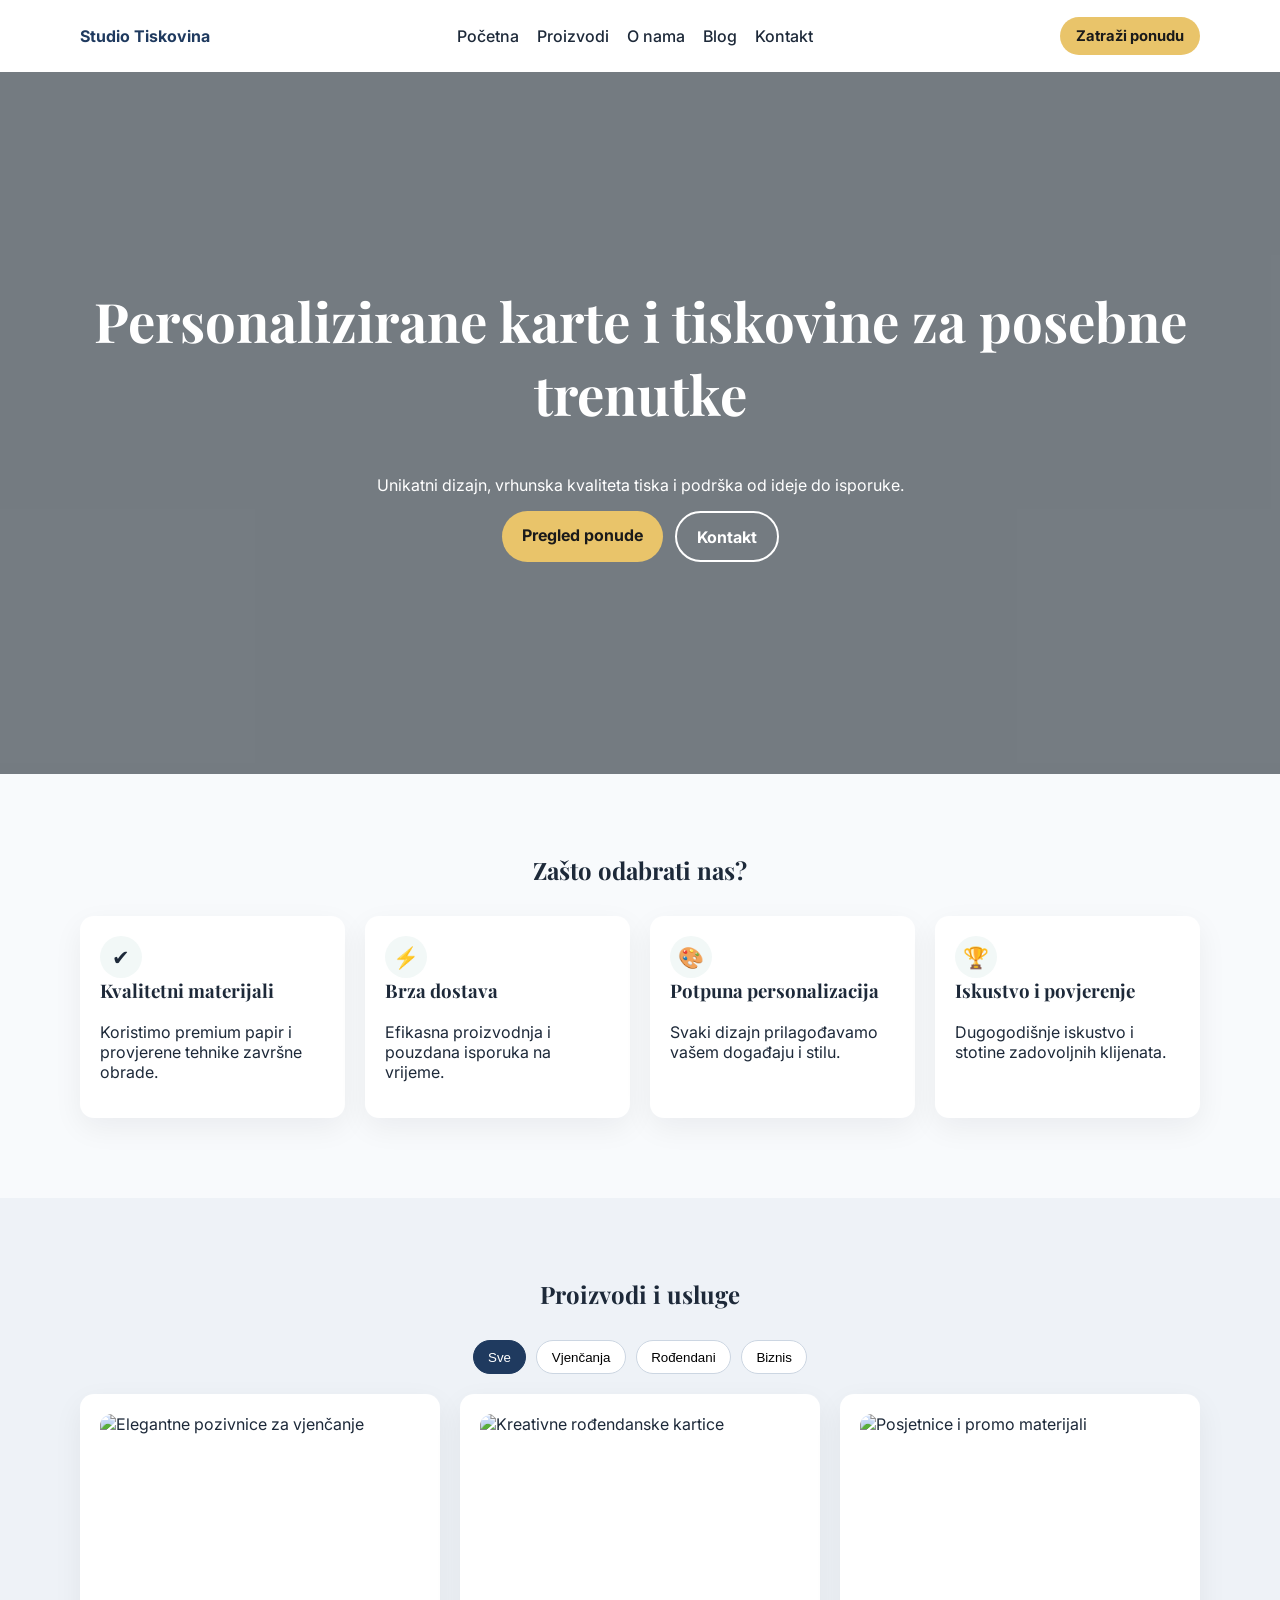
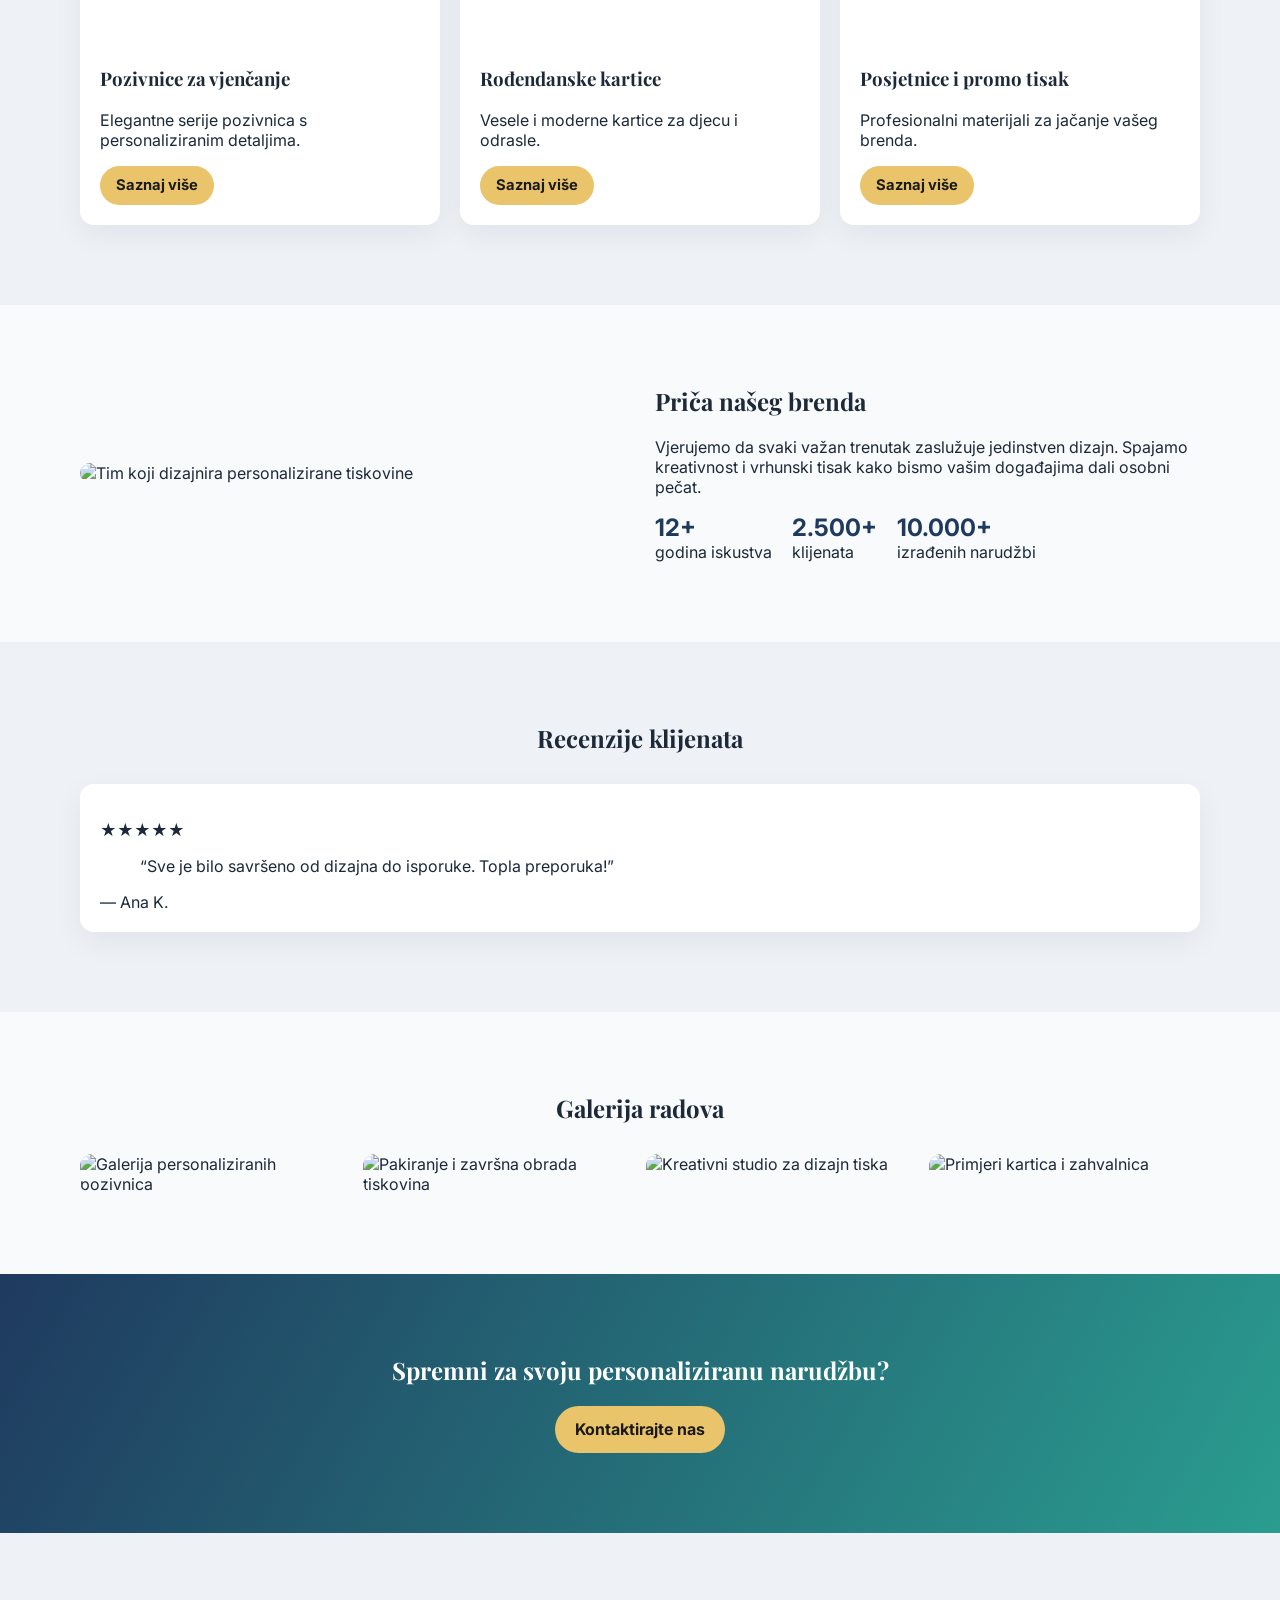
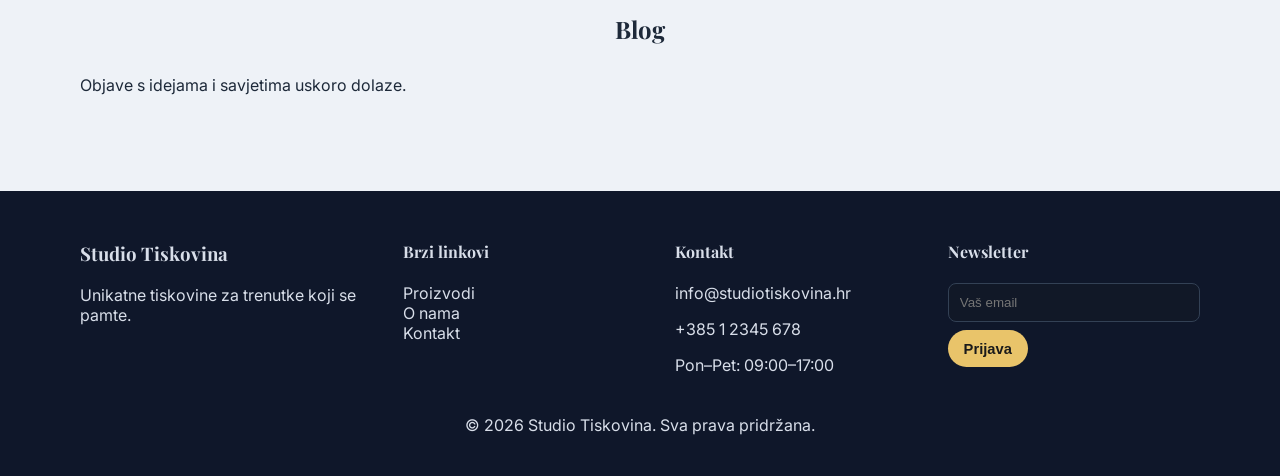
==== index.html @ bf76b685 "Create professional Croatian landing page template" ====
<!DOCTYPE html>
<html lang="hr">
<head>
  <meta charset="UTF-8" />
  <meta name="viewport" content="width=device-width, initial-scale=1.0" />
  <meta name="description" content="Personalizirane karte i tiskovine za posebne trenutke. Unikatni dizajn, vrhunski tisak i brza dostava." />
  <title>Studio Tiskovina | Personalizirane karte i tiskovine</title>
  <link rel="icon" type="image/svg+xml" href="assets/favicon.svg" />
  <link rel="preconnect" href="https://fonts.googleapis.com" />
  <link rel="preconnect" href="https://fonts.gstatic.com" crossorigin />
  <link href="https://fonts.googleapis.com/css2?family=Playfair+Display:wght@600;700&family=Inter:wght@400;500;600;700&display=swap" rel="stylesheet" />
  <link rel="stylesheet" href="css/style.css" />
</head>
<body>
  <div class="loader" id="loader" aria-hidden="true">
    <div class="loader__spinner"></div>
  </div>

  <header class="header" id="header">
    <div class="container header__inner">
      <a href="#pocetna" class="logo" aria-label="Studio Tiskovina početna">Studio Tiskovina</a>
      <button class="menu-toggle" id="menuToggle" aria-label="Otvori navigaciju" aria-expanded="false">☰</button>
      <nav class="nav" id="nav">
        <a href="#pocetna">Početna</a>
        <a href="#ponuda">Proizvodi</a>
        <a href="#onama">O nama</a>
        <a href="#blog">Blog</a>
        <a href="#kontakt">Kontakt</a>
      </nav>
      <a href="#kontakt" class="btn btn--small">Zatraži ponudu</a>
    </div>
  </header>

  <main>
    <section class="hero" id="pocetna">
      <div class="hero__overlay"></div>
      <div class="container hero__content reveal">
        <h1>Personalizirane karte i tiskovine za posebne trenutke</h1>
        <p>Unikatni dizajn, vrhunska kvaliteta tiska i podrška od ideje do isporuke.</p>
        <div class="hero__actions">
          <a href="#ponuda" class="btn">Pregled ponude</a>
          <a href="#kontakt" class="btn btn--outline">Kontakt</a>
        </div>
      </div>
    </section>

    <section class="section" id="prednosti">
      <div class="container">
        <h2 class="section__title reveal">Zašto odabrati nas?</h2>
        <div class="grid grid--4">
          <article class="card reveal">
            <span class="icon" aria-hidden="true">✔</span>
            <h3>Kvalitetni materijali</h3>
            <p>Koristimo premium papir i provjerene tehnike završne obrade.</p>
          </article>
          <article class="card reveal">
            <span class="icon" aria-hidden="true">⚡</span>
            <h3>Brza dostava</h3>
            <p>Efikasna proizvodnja i pouzdana isporuka na vrijeme.</p>
          </article>
          <article class="card reveal">
            <span class="icon" aria-hidden="true">🎨</span>
            <h3>Potpuna personalizacija</h3>
            <p>Svaki dizajn prilagođavamo vašem događaju i stilu.</p>
          </article>
          <article class="card reveal">
            <span class="icon" aria-hidden="true">🏆</span>
            <h3>Iskustvo i povjerenje</h3>
            <p>Dugogodišnje iskustvo i stotine zadovoljnih klijenata.</p>
          </article>
        </div>
      </div>
    </section>

    <section class="section section--alt" id="ponuda">
      <div class="container">
        <h2 class="section__title reveal">Proizvodi i usluge</h2>
        <div class="filters reveal">
          <button class="chip chip--active" data-filter="all">Sve</button>
          <button class="chip" data-filter="vjenčanja">Vjenčanja</button>
          <button class="chip" data-filter="rođendani">Rođendani</button>
          <button class="chip" data-filter="biznis">Biznis</button>
        </div>
        <div class="grid grid--3" id="productsGrid">
          <article class="product reveal" data-category="vjenčanja">
            <img loading="lazy" src="https://images.unsplash.com/photo-1529634893310-7f4f713a8f95?auto=format&fit=crop&w=900&q=80" alt="Elegantne pozivnice za vjenčanje" />
            <h3>Pozivnice za vjenčanje</h3>
            <p>Elegantne serije pozivnica s personaliziranim detaljima.</p>
            <a href="#kontakt" class="btn btn--small">Saznaj više</a>
          </article>
          <article class="product reveal" data-category="rođendani">
            <img loading="lazy" src="https://images.unsplash.com/photo-1464349153735-7db50ed83c84?auto=format&fit=crop&w=900&q=80" alt="Kreativne rođendanske kartice" />
            <h3>Rođendanske kartice</h3>
            <p>Vesele i moderne kartice za djecu i odrasle.</p>
            <a href="#kontakt" class="btn btn--small">Saznaj više</a>
          </article>
          <article class="product reveal" data-category="biznis">
            <img loading="lazy" src="https://images.unsplash.com/photo-1454165804606-c3d57bc86b40?auto=format&fit=crop&w=900&q=80" alt="Posjetnice i promo materijali" />
            <h3>Posjetnice i promo tisak</h3>
            <p>Profesionalni materijali za jačanje vašeg brenda.</p>
            <a href="#kontakt" class="btn btn--small">Saznaj više</a>
          </article>
        </div>
      </div>
    </section>

    <section class="section" id="onama">
      <div class="container about">
        <img class="about__image reveal" loading="lazy" src="https://images.unsplash.com/photo-1521572163474-6864f9cf17ab?auto=format&fit=crop&w=900&q=80" alt="Tim koji dizajnira personalizirane tiskovine" />
        <div class="about__content reveal">
          <h2>Priča našeg brenda</h2>
          <p>Vjerujemo da svaki važan trenutak zaslužuje jedinstven dizajn. Spajamo kreativnost i vrhunski tisak kako bismo vašim događajima dali osobni pečat.</p>
          <div class="counters">
            <div><strong>12+</strong><span>godina iskustva</span></div>
            <div><strong>2.500+</strong><span>klijenata</span></div>
            <div><strong>10.000+</strong><span>izrađenih narudžbi</span></div>
          </div>
        </div>
      </div>
    </section>

    <section class="section section--alt" id="recenzije">
      <div class="container">
        <h2 class="section__title reveal">Recenzije klijenata</h2>
        <div class="testimonials reveal" id="testimonials">
          <article class="testimonial testimonial--active">
            <p>★★★★★</p>
            <blockquote>“Sve je bilo savršeno od dizajna do isporuke. Topla preporuka!”</blockquote>
            <span>— Ana K.</span>
          </article>
          <article class="testimonial">
            <p>★★★★★</p>
            <blockquote>“Brzi, profesionalni i vrlo kreativni. Pozivnice su oduševile goste.”</blockquote>
            <span>— Marko P.</span>
          </article>
          <article class="testimonial">
            <p>★★★★★</p>
            <blockquote>“Odlična komunikacija i vrhunska kvaliteta papira. Ponovno naručujemo.”</blockquote>
            <span>— Petra M.</span>
          </article>
        </div>
      </div>
    </section>

    <section class="section" id="galerija">
      <div class="container">
        <h2 class="section__title reveal">Galerija radova</h2>
        <div class="gallery">
          <img class="reveal" loading="lazy" src="https://images.unsplash.com/photo-1455390582262-044cdead277a?auto=format&fit=crop&w=700&q=80" alt="Galerija personaliziranih pozivnica" />
          <img class="reveal" loading="lazy" src="https://images.unsplash.com/photo-1519750783826-e2420f4d687f?auto=format&fit=crop&w=700&q=80" alt="Pakiranje i završna obrada tiskovina" />
          <img class="reveal" loading="lazy" src="https://images.unsplash.com/photo-1555421689-3f034debb7a6?auto=format&fit=crop&w=700&q=80" alt="Kreativni studio za dizajn tiska" />
          <img class="reveal" loading="lazy" src="https://images.unsplash.com/photo-1452587925148-ce544e77e70d?auto=format&fit=crop&w=700&q=80" alt="Primjeri kartica i zahvalnica" />
        </div>
      </div>
    </section>

    <section class="section cta" id="kontakt">
      <div class="container reveal">
        <h2>Spremni za svoju personaliziranu narudžbu?</h2>
        <a href="mailto:info@studiotiskovina.hr" class="btn">Kontaktirajte nas</a>
      </div>
    </section>

    <section class="section section--alt" id="blog">
      <div class="container reveal">
        <h2 class="section__title">Blog</h2>
        <p class="blog-placeholder">Objave s idejama i savjetima uskoro dolaze.</p>
      </div>
    </section>
  </main>

  <footer class="footer">
    <div class="container footer__grid">
      <div>
        <h3>Studio Tiskovina</h3>
        <p>Unikatne tiskovine za trenutke koji se pamte.</p>
      </div>
      <div>
        <h4>Brzi linkovi</h4>
        <ul>
          <li><a href="#ponuda">Proizvodi</a></li>
          <li><a href="#onama">O nama</a></li>
          <li><a href="#kontakt">Kontakt</a></li>
        </ul>
      </div>
      <div>
        <h4>Kontakt</h4>
        <p>info@studiotiskovina.hr</p>
        <p>+385 1 2345 678</p>
        <p>Pon–Pet: 09:00–17:00</p>
      </div>
      <div>
        <h4>Newsletter</h4>
        <form>
          <label for="newsletter" class="sr-only">Email adresa</label>
          <input id="newsletter" type="email" placeholder="Vaš email" />
          <button type="submit" class="btn btn--small">Prijava</button>
        </form>
      </div>
    </div>
    <p class="footer__copy">© <span id="year"></span> Studio Tiskovina. Sva prava pridržana.</p>
  </footer>

  <script src="js/script.js"></script>
</body>
</html>
---- css/style.css ----
:root {
  --primary: #1f3a5f;
  --secondary: #e9c46a;
  --accent: #2a9d8f;
  --bg: #f8fafc;
  --text: #1d2939;
  --white: #ffffff;
}

* { box-sizing: border-box; }
html { scroll-behavior: smooth; }
body {
  margin: 0;
  font-family: "Inter", sans-serif;
  color: var(--text);
  background: var(--bg);
}

h1, h2, h3, h4 {
  font-family: "Playfair Display", serif;
  margin-top: 0;
}

img { max-width: 100%; display: block; border-radius: 12px; }

.container {
  width: min(1120px, 92%);
  margin: 0 auto;
}

.loader {
  position: fixed;
  inset: 0;
  display: grid;
  place-items: center;
  background: var(--white);
  z-index: 2000;
  transition: opacity .4s ease;
}
.loader--hidden { opacity: 0; pointer-events: none; }
.loader__spinner {
  width: 52px; height: 52px;
  border: 4px solid #dde;
  border-top-color: var(--accent);
  border-radius: 50%;
  animation: spin 1s linear infinite;
}
@keyframes spin { to { transform: rotate(360deg);} }

.header {
  position: sticky;
  top: 0;
  z-index: 1000;
  background: rgba(255, 255, 255, .95);
  backdrop-filter: blur(8px);
}
.header--shadow { box-shadow: 0 10px 25px rgba(18, 38, 63, .08); }
.header__inner {
  display: flex;
  align-items: center;
  justify-content: space-between;
  min-height: 72px;
  gap: 16px;
}
.logo {
  font-weight: 700;
  color: var(--primary);
  text-decoration: none;
}
.nav {
  display: flex;
  gap: 18px;
}
.nav a {
  color: var(--text);
  text-decoration: none;
  font-weight: 500;
}
.menu-toggle { display: none; }

.hero {
  min-height: 78vh;
  display: grid;
  place-items: center;
  background: url("https://images.unsplash.com/photo-1456324504439-367cee3b3c32?auto=format&fit=crop&w=1600&q=80") center/cover no-repeat;
  position: relative;
}
.hero__overlay {
  position: absolute;
  inset: 0;
  background: rgba(10, 20, 30, .55);
}
.hero__content { position: relative; color: var(--white); text-align: center; }
.hero__content h1 { font-size: clamp(2rem, 5vw, 3.4rem); }
.hero__actions { display: flex; justify-content: center; gap: 12px; flex-wrap: wrap; }

.btn {
  display: inline-block;
  background: var(--secondary);
  color: #1a1a1a;
  padding: .85rem 1.25rem;
  border-radius: 999px;
  text-decoration: none;
  font-weight: 700;
  border: 0;
  cursor: pointer;
}
.btn--outline {
  background: transparent;
  color: var(--white);
  border: 2px solid var(--white);
}
.btn--small { padding: .65rem 1rem; font-size: .92rem; }

.section { padding: 80px 0; }
.section--alt { background: #eef2f7; }
.section__title { text-align: center; margin-bottom: 30px; }

.grid { display: grid; gap: 20px; }
.grid--4 { grid-template-columns: repeat(4, 1fr); }
.grid--3 { grid-template-columns: repeat(3, 1fr); }

.card, .product, .testimonial {
  background: var(--white);
  border-radius: 14px;
  padding: 20px;
  box-shadow: 0 10px 30px rgba(15, 23, 42, .06);
}
.icon {
  font-size: 1.3rem;
  display: inline-grid;
  place-items: center;
  width: 42px;
  height: 42px;
  border-radius: 50%;
  background: #f2f8f7;
}

.filters {
  display: flex;
  justify-content: center;
  gap: 10px;
  margin-bottom: 20px;
  flex-wrap: wrap;
}
.chip {
  border: 1px solid #ccd6e2;
  background: var(--white);
  border-radius: 999px;
  padding: .55rem .9rem;
  cursor: pointer;
}
.chip--active { background: var(--primary); color: var(--white); border-color: var(--primary); }

.product img { margin-bottom: 12px; aspect-ratio: 4/3; object-fit: cover; }
.product:hover { transform: translateY(-4px); transition: .25s; }
.product.hidden { display: none; }

.about {
  display: grid;
  grid-template-columns: 1fr 1fr;
  gap: 30px;
  align-items: center;
}
.counters {
  display: flex;
  gap: 20px;
  margin-top: 16px;
}
.counters div { display: flex; flex-direction: column; }
.counters strong { font-size: 1.5rem; color: var(--primary); }

.testimonial { display: none; }
.testimonial--active { display: block; }

.gallery {
  display: grid;
  grid-template-columns: repeat(4, 1fr);
  gap: 12px;
}
.gallery img { transition: transform .35s ease; }
.gallery img:hover { transform: scale(1.04); }

.cta {
  background: linear-gradient(120deg, var(--primary), var(--accent));
  color: var(--white);
  text-align: center;
}

.footer {
  background: #0f172a;
  color: #d8dee9;
  padding: 50px 0 25px;
}
.footer__grid {
  display: grid;
  grid-template-columns: 1.2fr 1fr 1fr 1fr;
  gap: 20px;
}
.footer a { color: #d8dee9; text-decoration: none; }
.footer ul { list-style: none; padding: 0; margin: 0; }
.footer input {
  width: 100%;
  margin-bottom: 8px;
  padding: .7rem;
  border-radius: 8px;
  border: 1px solid #334155;
  background: #111827;
  color: #e2e8f0;
}
.footer__copy { text-align: center; margin-top: 24px; }

.reveal {
  opacity: 0;
  transform: translateY(28px);
  transition: all .6s ease;
}
.reveal.show {
  opacity: 1;
  transform: translateY(0);
}

.sr-only {
  position: absolute;
  width: 1px;
  height: 1px;
  overflow: hidden;
  clip: rect(0, 0, 0, 0);
}

@media (max-width: 980px) {
  .grid--4 { grid-template-columns: repeat(2, 1fr); }
  .grid--3 { grid-template-columns: repeat(2, 1fr); }
  .about, .footer__grid { grid-template-columns: 1fr; }
  .gallery { grid-template-columns: repeat(2, 1fr); }
  .menu-toggle {
    display: block;
    border: 0;
    background: none;
    font-size: 1.5rem;
  }
  .nav {
    position: absolute;
    top: 72px;
    left: 0;
    right: 0;
    background: var(--white);
    display: none;
    flex-direction: column;
    padding: 14px 4%;
    border-top: 1px solid #e5e7eb;
  }
  .nav.nav--open { display: flex; }
}

@media (max-width: 640px) {
  .grid--4, .grid--3, .gallery { grid-template-columns: 1fr; }
}
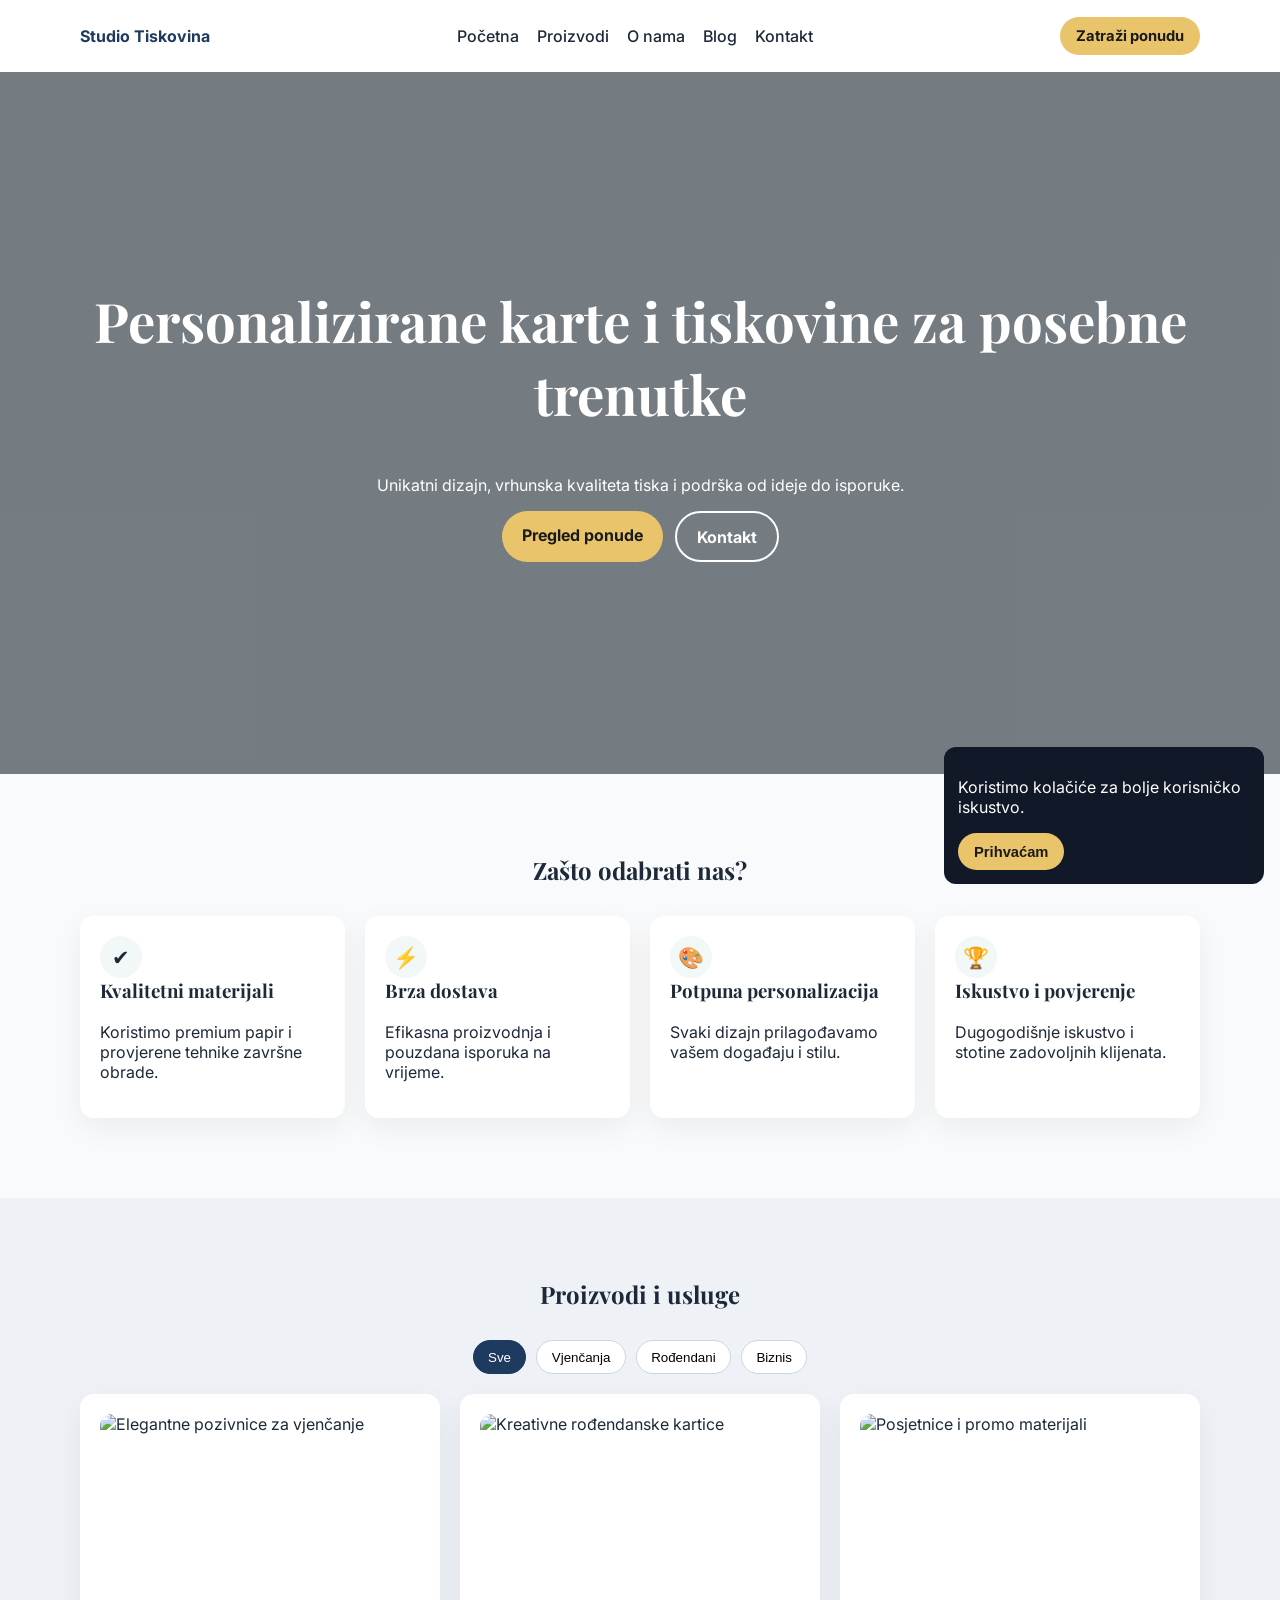
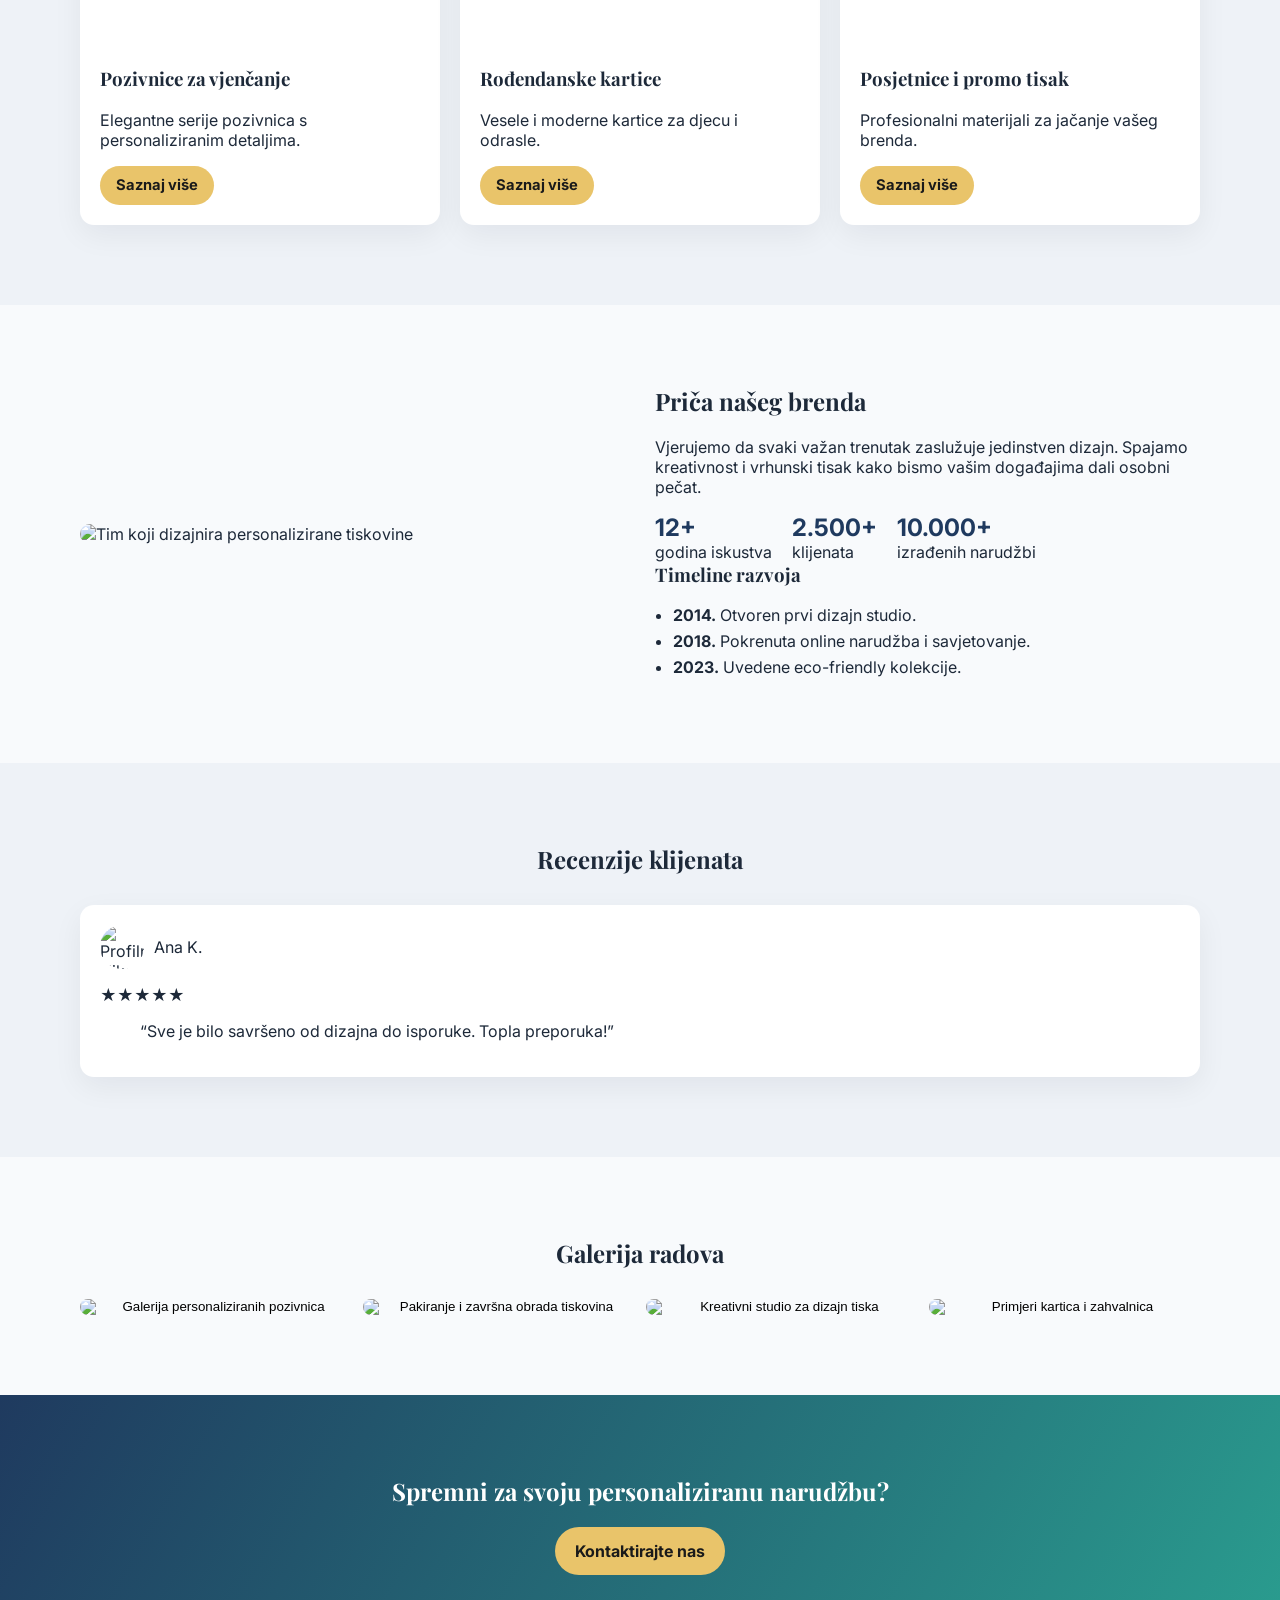
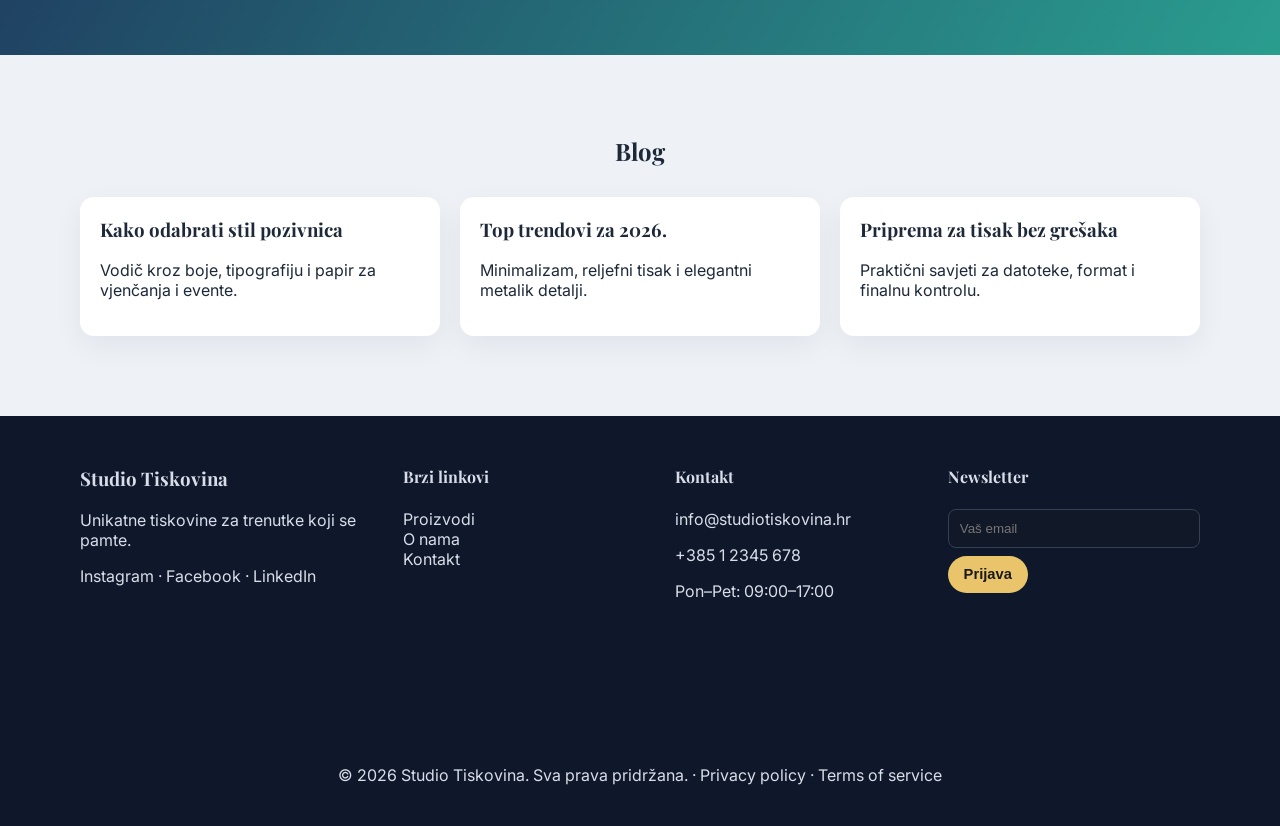
==== commit e20c0dec: "Build professional responsive landing project structure" ====
--- a/index.html
+++ b/index.html
@@ -115,6 +115,14 @@
             <div><strong>2.500+</strong><span>klijenata</span></div>
             <div><strong>10.000+</strong><span>izrađenih narudžbi</span></div>
           </div>
+          <div class="timeline">
+            <h3>Timeline razvoja</h3>
+            <ul>
+              <li><strong>2014.</strong> Otvoren prvi dizajn studio.</li>
+              <li><strong>2018.</strong> Pokrenuta online narudžba i savjetovanje.</li>
+              <li><strong>2023.</strong> Uvedene eco-friendly kolekcije.</li>
+            </ul>
+          </div>
         </div>
       </div>
     </section>
@@ -124,19 +132,28 @@
         <h2 class="section__title reveal">Recenzije klijenata</h2>
         <div class="testimonials reveal" id="testimonials">
           <article class="testimonial testimonial--active">
+            <div class="testimonial__author">
+              <img loading="lazy" src="https://images.unsplash.com/photo-1494790108377-be9c29b29330?auto=format&fit=crop&w=120&q=80" alt="Profilna slika klijentice Ane" />
+              <span>Ana K.</span>
+            </div>
             <p>★★★★★</p>
             <blockquote>“Sve je bilo savršeno od dizajna do isporuke. Topla preporuka!”</blockquote>
-            <span>— Ana K.</span>
           </article>
           <article class="testimonial">
+            <div class="testimonial__author">
+              <img loading="lazy" src="https://images.unsplash.com/photo-1500648767791-00dcc994a43e?auto=format&fit=crop&w=120&q=80" alt="Profilna slika klijenta Marka" />
+              <span>Marko P.</span>
+            </div>
             <p>★★★★★</p>
             <blockquote>“Brzi, profesionalni i vrlo kreativni. Pozivnice su oduševile goste.”</blockquote>
-            <span>— Marko P.</span>
           </article>
           <article class="testimonial">
+            <div class="testimonial__author">
+              <img loading="lazy" src="https://images.unsplash.com/photo-1487412720507-e7ab37603c6f?auto=format&fit=crop&w=120&q=80" alt="Profilna slika klijentice Petre" />
+              <span>Petra M.</span>
+            </div>
             <p>★★★★★</p>
             <blockquote>“Odlična komunikacija i vrhunska kvaliteta papira. Ponovno naručujemo.”</blockquote>
-            <span>— Petra M.</span>
           </article>
         </div>
       </div>
@@ -146,10 +163,18 @@
       <div class="container">
         <h2 class="section__title reveal">Galerija radova</h2>
         <div class="gallery">
-          <img class="reveal" loading="lazy" src="https://images.unsplash.com/photo-1455390582262-044cdead277a?auto=format&fit=crop&w=700&q=80" alt="Galerija personaliziranih pozivnica" />
-          <img class="reveal" loading="lazy" src="https://images.unsplash.com/photo-1519750783826-e2420f4d687f?auto=format&fit=crop&w=700&q=80" alt="Pakiranje i završna obrada tiskovina" />
-          <img class="reveal" loading="lazy" src="https://images.unsplash.com/photo-1555421689-3f034debb7a6?auto=format&fit=crop&w=700&q=80" alt="Kreativni studio za dizajn tiska" />
-          <img class="reveal" loading="lazy" src="https://images.unsplash.com/photo-1452587925148-ce544e77e70d?auto=format&fit=crop&w=700&q=80" alt="Primjeri kartica i zahvalnica" />
+          <button class="gallery__item" data-lightbox="https://images.unsplash.com/photo-1455390582262-044cdead277a?auto=format&fit=crop&w=1400&q=80">
+            <img class="reveal" loading="lazy" src="https://images.unsplash.com/photo-1455390582262-044cdead277a?auto=format&fit=crop&w=700&q=80" alt="Galerija personaliziranih pozivnica" />
+          </button>
+          <button class="gallery__item" data-lightbox="https://images.unsplash.com/photo-1519750783826-e2420f4d687f?auto=format&fit=crop&w=1400&q=80">
+            <img class="reveal" loading="lazy" src="https://images.unsplash.com/photo-1519750783826-e2420f4d687f?auto=format&fit=crop&w=700&q=80" alt="Pakiranje i završna obrada tiskovina" />
+          </button>
+          <button class="gallery__item" data-lightbox="https://images.unsplash.com/photo-1555421689-3f034debb7a6?auto=format&fit=crop&w=1400&q=80">
+            <img class="reveal" loading="lazy" src="https://images.unsplash.com/photo-1555421689-3f034debb7a6?auto=format&fit=crop&w=700&q=80" alt="Kreativni studio za dizajn tiska" />
+          </button>
+          <button class="gallery__item" data-lightbox="https://images.unsplash.com/photo-1452587925148-ce544e77e70d?auto=format&fit=crop&w=1400&q=80">
+            <img class="reveal" loading="lazy" src="https://images.unsplash.com/photo-1452587925148-ce544e77e70d?auto=format&fit=crop&w=700&q=80" alt="Primjeri kartica i zahvalnica" />
+          </button>
         </div>
       </div>
     </section>
@@ -162,9 +187,22 @@
     </section>
 
     <section class="section section--alt" id="blog">
-      <div class="container reveal">
-        <h2 class="section__title">Blog</h2>
-        <p class="blog-placeholder">Objave s idejama i savjetima uskoro dolaze.</p>
+      <div class="container">
+        <h2 class="section__title reveal">Blog</h2>
+        <div class="grid grid--3">
+          <article class="card reveal">
+            <h3>Kako odabrati stil pozivnica</h3>
+            <p>Vodič kroz boje, tipografiju i papir za vjenčanja i evente.</p>
+          </article>
+          <article class="card reveal">
+            <h3>Top trendovi za 2026.</h3>
+            <p>Minimalizam, reljefni tisak i elegantni metalik detalji.</p>
+          </article>
+          <article class="card reveal">
+            <h3>Priprema za tisak bez grešaka</h3>
+            <p>Praktični savjeti za datoteke, format i finalnu kontrolu.</p>
+          </article>
+        </div>
       </div>
     </section>
   </main>
@@ -174,6 +212,7 @@
       <div>
         <h3>Studio Tiskovina</h3>
         <p>Unikatne tiskovine za trenutke koji se pamte.</p>
+        <p class="socials"><a href="#" aria-label="Instagram">Instagram</a> · <a href="#" aria-label="Facebook">Facebook</a> · <a href="#" aria-label="LinkedIn">LinkedIn</a></p>
       </div>
       <div>
         <h4>Brzi linkovi</h4>
@@ -188,18 +227,29 @@
         <p>info@studiotiskovina.hr</p>
         <p>+385 1 2345 678</p>
         <p>Pon–Pet: 09:00–17:00</p>
+        <iframe title="Lokacija studija" loading="lazy" src="https://www.google.com/maps?q=Zagreb&output=embed"></iframe>
       </div>
       <div>
         <h4>Newsletter</h4>
         <form>
           <label for="newsletter" class="sr-only">Email adresa</label>
-          <input id="newsletter" type="email" placeholder="Vaš email" />
+          <input id="newsletter" type="email" placeholder="Vaš email" required />
           <button type="submit" class="btn btn--small">Prijava</button>
         </form>
       </div>
     </div>
-    <p class="footer__copy">© <span id="year"></span> Studio Tiskovina. Sva prava pridržana.</p>
+    <p class="footer__copy">© <span id="year"></span> Studio Tiskovina. Sva prava pridržana. · <a href="privacy.html">Privacy policy</a> · <a href="terms.html">Terms of service</a></p>
   </footer>
+
+  <aside class="cookie-banner" id="cookieBanner" aria-live="polite">
+    <p>Koristimo kolačiće za bolje korisničko iskustvo.</p>
+    <button id="acceptCookies" class="btn btn--small">Prihvaćam</button>
+  </aside>
+
+  <div class="lightbox" id="lightbox" aria-hidden="true">
+    <button class="lightbox__close" id="lightboxClose" aria-label="Zatvori galeriju">×</button>
+    <img id="lightboxImage" src="" alt="Uvećana fotografija galerije" />
+  </div>
 
   <script src="js/script.js"></script>
 </body>
--- a/css/style.css
+++ b/css/style.css
@@ -82,7 +82,7 @@
   min-height: 78vh;
   display: grid;
   place-items: center;
-  background: url("https://images.unsplash.com/photo-1456324504439-367cee3b3c32?auto=format&fit=crop&w=1600&q=80") center/cover no-repeat;
+  background: url("https://images.unsplash.com/photo-1456324504439-367cee3b3c32?auto=format&fit=crop&w=1600&q=80") center/cover no-repeat fixed;
   position: relative;
 }
 .hero__overlay {
@@ -169,16 +169,26 @@
 }
 .counters div { display: flex; flex-direction: column; }
 .counters strong { font-size: 1.5rem; color: var(--primary); }
+.timeline ul { margin: 8px 0 0; padding-left: 18px; }
+.timeline li { margin: 6px 0; }
 
 .testimonial { display: none; }
 .testimonial--active { display: block; }
+.testimonial__author { display: flex; align-items: center; gap: 10px; }
+.testimonial__author img { width: 44px; height: 44px; border-radius: 999px; object-fit: cover; }
 
 .gallery {
   display: grid;
   grid-template-columns: repeat(4, 1fr);
   gap: 12px;
 }
-.gallery img { transition: transform .35s ease; }
+.gallery__item {
+  border: 0;
+  padding: 0;
+  background: transparent;
+  cursor: pointer;
+}
+.gallery img { transition: transform .35s ease; width: 100%; }
 .gallery img:hover { transform: scale(1.04); }
 
 .cta {
@@ -208,7 +218,49 @@
   background: #111827;
   color: #e2e8f0;
 }
+.footer iframe {
+  width: 100%;
+  height: 120px;
+  border: 0;
+  border-radius: 10px;
+}
 .footer__copy { text-align: center; margin-top: 24px; }
+
+.cookie-banner {
+  position: fixed;
+  right: 16px;
+  bottom: 16px;
+  background: #111827;
+  color: var(--white);
+  border-radius: 12px;
+  padding: 14px;
+  max-width: 320px;
+  display: none;
+  z-index: 1200;
+}
+.cookie-banner--show { display: block; }
+
+.lightbox {
+  position: fixed;
+  inset: 0;
+  background: rgba(0, 0, 0, 0.8);
+  display: none;
+  place-items: center;
+  z-index: 1400;
+  padding: 20px;
+}
+.lightbox--open { display: grid; }
+.lightbox img { max-height: 85vh; max-width: min(1200px, 95vw); }
+.lightbox__close {
+  position: absolute;
+  top: 20px;
+  right: 24px;
+  font-size: 2rem;
+  color: var(--white);
+  background: transparent;
+  border: 0;
+  cursor: pointer;
+}
 
 .reveal {
   opacity: 0;
